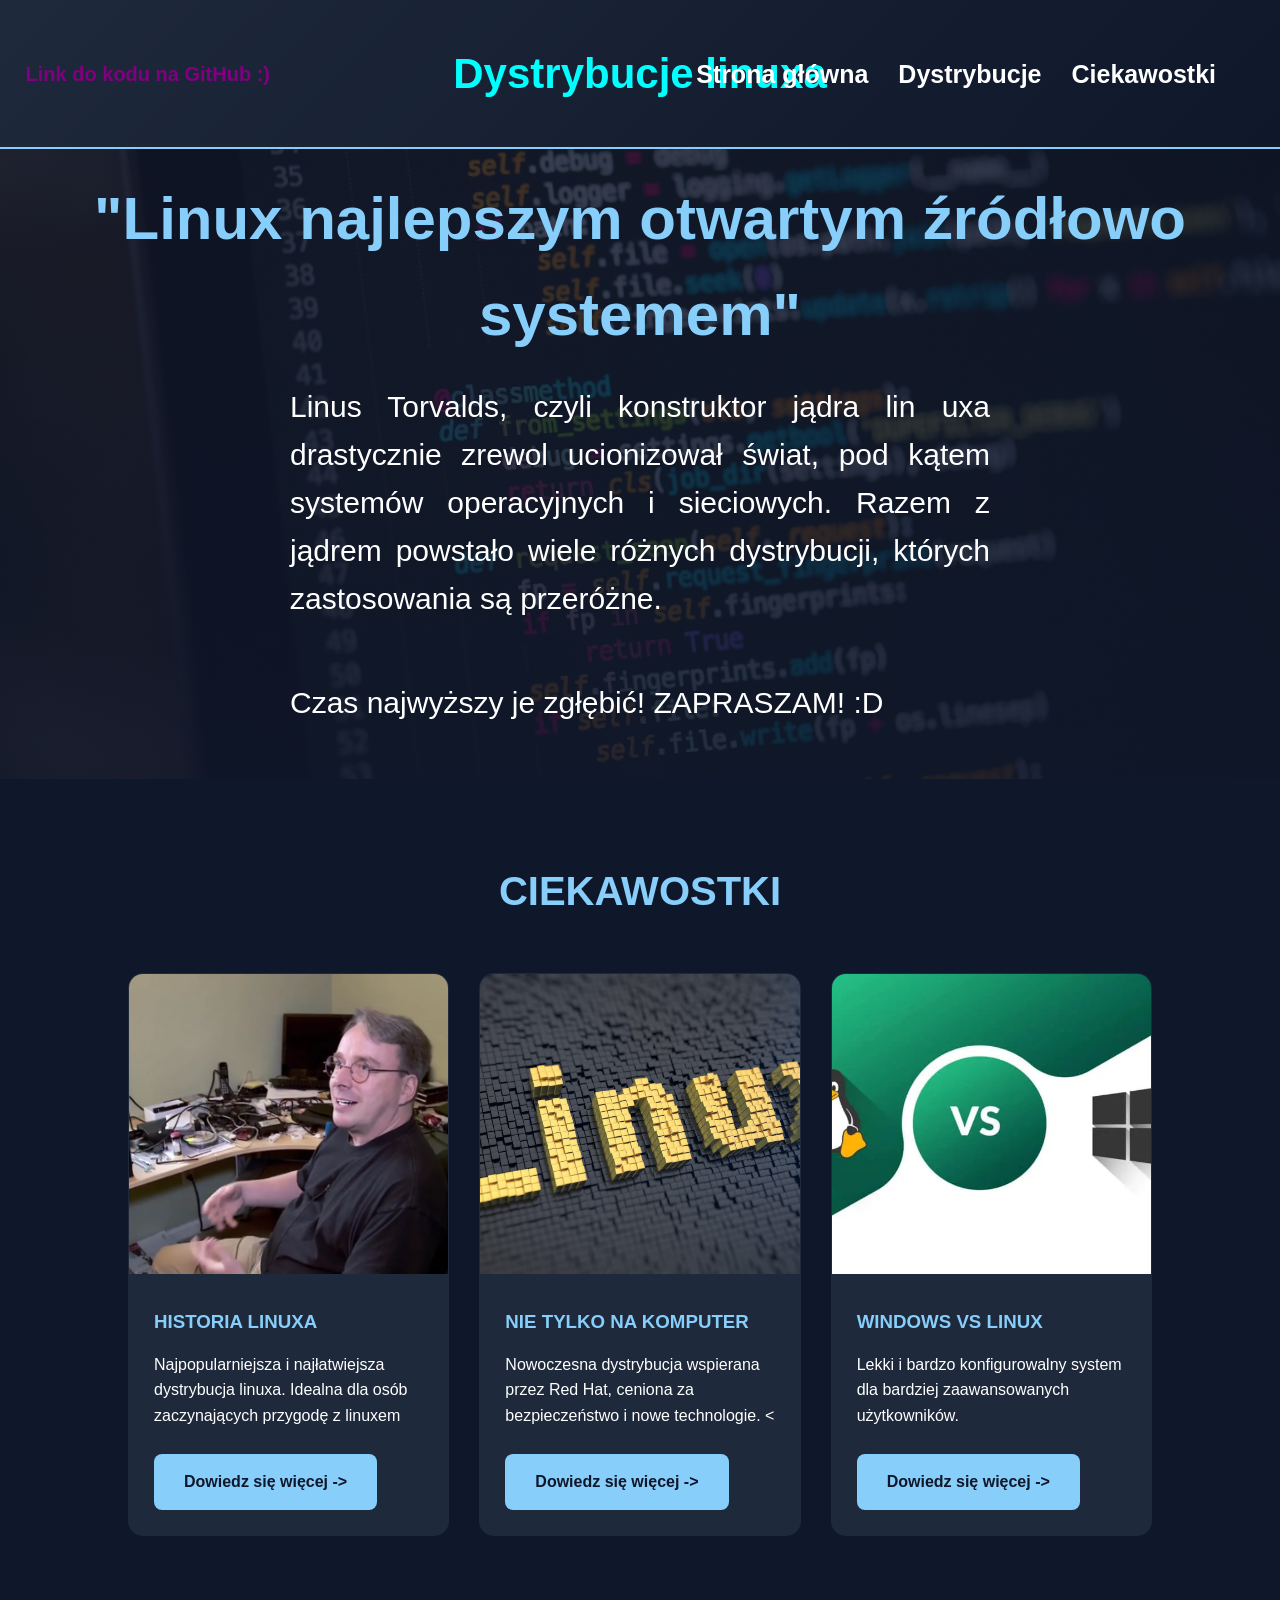
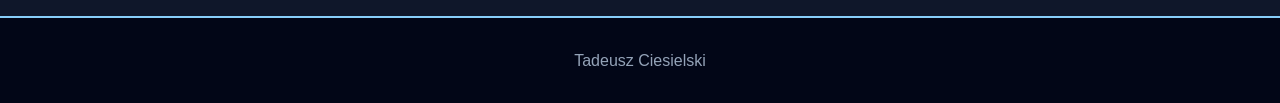
==== projekt na informatykę/OneDrive_1_2.06.2026/src/index.html @ 4ed3dac4 "Dodanie PROJEKTU NA INFORMATYKE" ====
<!DOCTYPE html>

<html lang="pl">
<head>
    <meta charset="UTF-8" />
    <meta name="viewport" content="width=device-width, initial-scale=1.0" />
    <title>Linux World - Dystrybucje Linuxa</title>

    <link rel="stylesheet" href="styl.css"/>
</head>

<body>

    <header>
        <div class="logo">Dystrybucje linuxa</div>

        <nav id="link">
            <a href="">Link do kodu na GitHub :)</a>
        </nav>

        <nav>
            <ul>
                <li><a href="#">Strona główna</a></li>
                <li><a href="#">Dystrybucje</a></li>
                <li><a href="#">Ciekawostki</a></li>
            </ul>
        </nav>
    </header>

    <section class="opis">
        <div class="opis-content">
            <h1>"Linux najlepszym otwartym źródłowo systemem"</h1>

            <p>
                Linus Torvalds, czyli konstruktor jądra lin uxa drastycznie zrewol
                ucionizował świat, pod kątem systemów operacyjnych i sieciowych.
                Razem z jądrem powstało wiele różnych dystrybucji, których zastosowania są przeróżne.
            </p><br>
            <p>Czas najwyższy je zgłębić! ZAPRASZAM! :D</p>
        </div>
    </section>

    <section>
        <h2 class="section-title">CIEKAWOSTKI</h2>

        <div class="kafelki">

            <div class="kafelek">
                <img src="../pictures/linux torwalds.webp" alt="Linus Torvalds">

                <div class="kafelek-content">
                    <h3>HISTORIA LINUXA</h3>

                    <p>
                        Najpopularniejsza i najłatwiejsza dystrybucja linuxa.
                        Idealna dla osób zaczynających przygodę z linuxem
                    </p><br>
                    <a href="historia.html" class="btn">Dowiedz się więcej -></a>
                </div>
            </div>

            <div class="kafelek">
                <img src="../pictures/linux wiokół nas.jpg" alt="linux wokół nas">

                <div class="kafelek-content">
                    <h3>NIE TYLKO NA KOMPUTER</h3>

                    <p>
                        Nowoczesna dystrybucja wspierana przez Red Hat,
                        ceniona za bezpieczeństwo i nowe technologie.
                    <</p><br>
                    <a href="#" class="btn">Dowiedz się więcej -></a>
                </div>
            </div>

            <div class="kafelek">
                <img src="../pictures/linux vs windows.webp" alt="linux vs windows">

                <div class="kafelek-content">
                    <h3>WINDOWS VS LINUX</h3>

                    <p>
                        Lekki i bardzo konfigurowalny system dla bardziej
                        zaawansowanych użytkowników.
                    </p><br>
                    <a href="#" class="btn">Dowiedz się więcej -></a>
                </div>
            </div>

        </div>
    </section>

    <footer>
        <p>Tadeusz Ciesielski</p>
    </footer>

</body>
</html>
---- projekt na informatykę/OneDrive_1_2.06.2026/src/styl.css ----
*{
    margin:0;
    padding:0;
    box-sizing:border-box;
    font-family: Arial, Helvetica, sans-serif;
}

body{
    background:#0f172a;
    color:white;
    line-height:1.6;
}

header{
    background:linear-gradient(135deg,#1e293b,#0f172a);
    padding:40px 10%;
    display:flex;
    justify-content: center;
    align-items:center;
    border-bottom:2px solid lightskyblue;
}


.logo{
    font-size:42px;
    font-weight:bold;
    color: aqua;
}

nav {
    position: absolute;
    right: 5%;
}

#link {
    position: absolute;
    left: 2%;
}

#link a {
    font-size: 20px;
}

#link a:hover {
    color: lime;
}

#link a:visited {
    text-decoration: underline;
    color: purple;
}

nav ul{
    display:flex;
    list-style:none;
    gap:30px;
}

nav a{
    color:white;
    text-decoration:none;
    transition:0.3s;
    font-weight:bold;
    font-size: 25px;
}


nav a:hover{
    color:lightskyblue;
}

.opis{
    height:70vh;
    display:flex;
    justify-content:center;
    align-items:center;
    text-align:center;
    padding:20px;
    background:
        linear-gradient(rgba(15,23,42,0.8), rgba(15,23,42,0.9)),
        url('../pictures/background-główna.jpg') center/cover;
}

#historia {
    background:
        linear-gradient(rgba(15,23,42,0.8), rgba(15,23,42,0.9)),
        url('../pictures/historia.png') center/cover;
}

.opis-content h1{
    font-size:60px;
    margin-bottom:20px;
    color:lightskyblue;
}

.opis-content p{
    max-width:700px;
    margin:auto;
    font-size:30px;
    text-align: justify;
    margin-bottom:30px;
}

.btn{
    display:inline-block;
    padding:15px 30px;
    background:lightskyblue;
    color:#0f172a;
    font-weight:bold;
    border-radius:8px;
    text-decoration:none;
    transition:0.3s;
}

.btn:hover{
    background:white;
}

section{
    padding:80px 10%;
}

.section-title{
    text-align:center;
    font-size:40px;
    margin-bottom:50px;
    color:lightskyblue;
}

.kafelki{
    display:grid;
    grid-template-columns:repeat(auto-fit,minmax(280px,1fr));
    gap:30px;
}

.kafelek{
    background:#1e293b;
    border-radius:15px;
    overflow:hidden;
    transition:0.3s;
    border:1px solid transparent;
}

.kafelek:hover{
    transform:translateY(-10px);
    border:1px solid lightskyblue;
}

.kafelek img{
    width:100%;
    height: 300px;
    object-fit:cover;
}

.kafelek-content{
    padding:25px;
}

.kafelek-content h3{
    margin-bottom:15px;
    color:lightskyblue;
}

footer{
    background:#020617;
    text-align:center;
    padding:30px;
    border-top:2px solid lightskyblue;
}

footer p{
    color:#94a3b8;
}

@media(max-width:768px){

    header{
        flex-direction:column;
        gap:20px;
    }

    .opis-content h1{
        font-size:42px;
    }

    nav ul{
        flex-wrap:wrap;
        justify-content:center;
    }
}
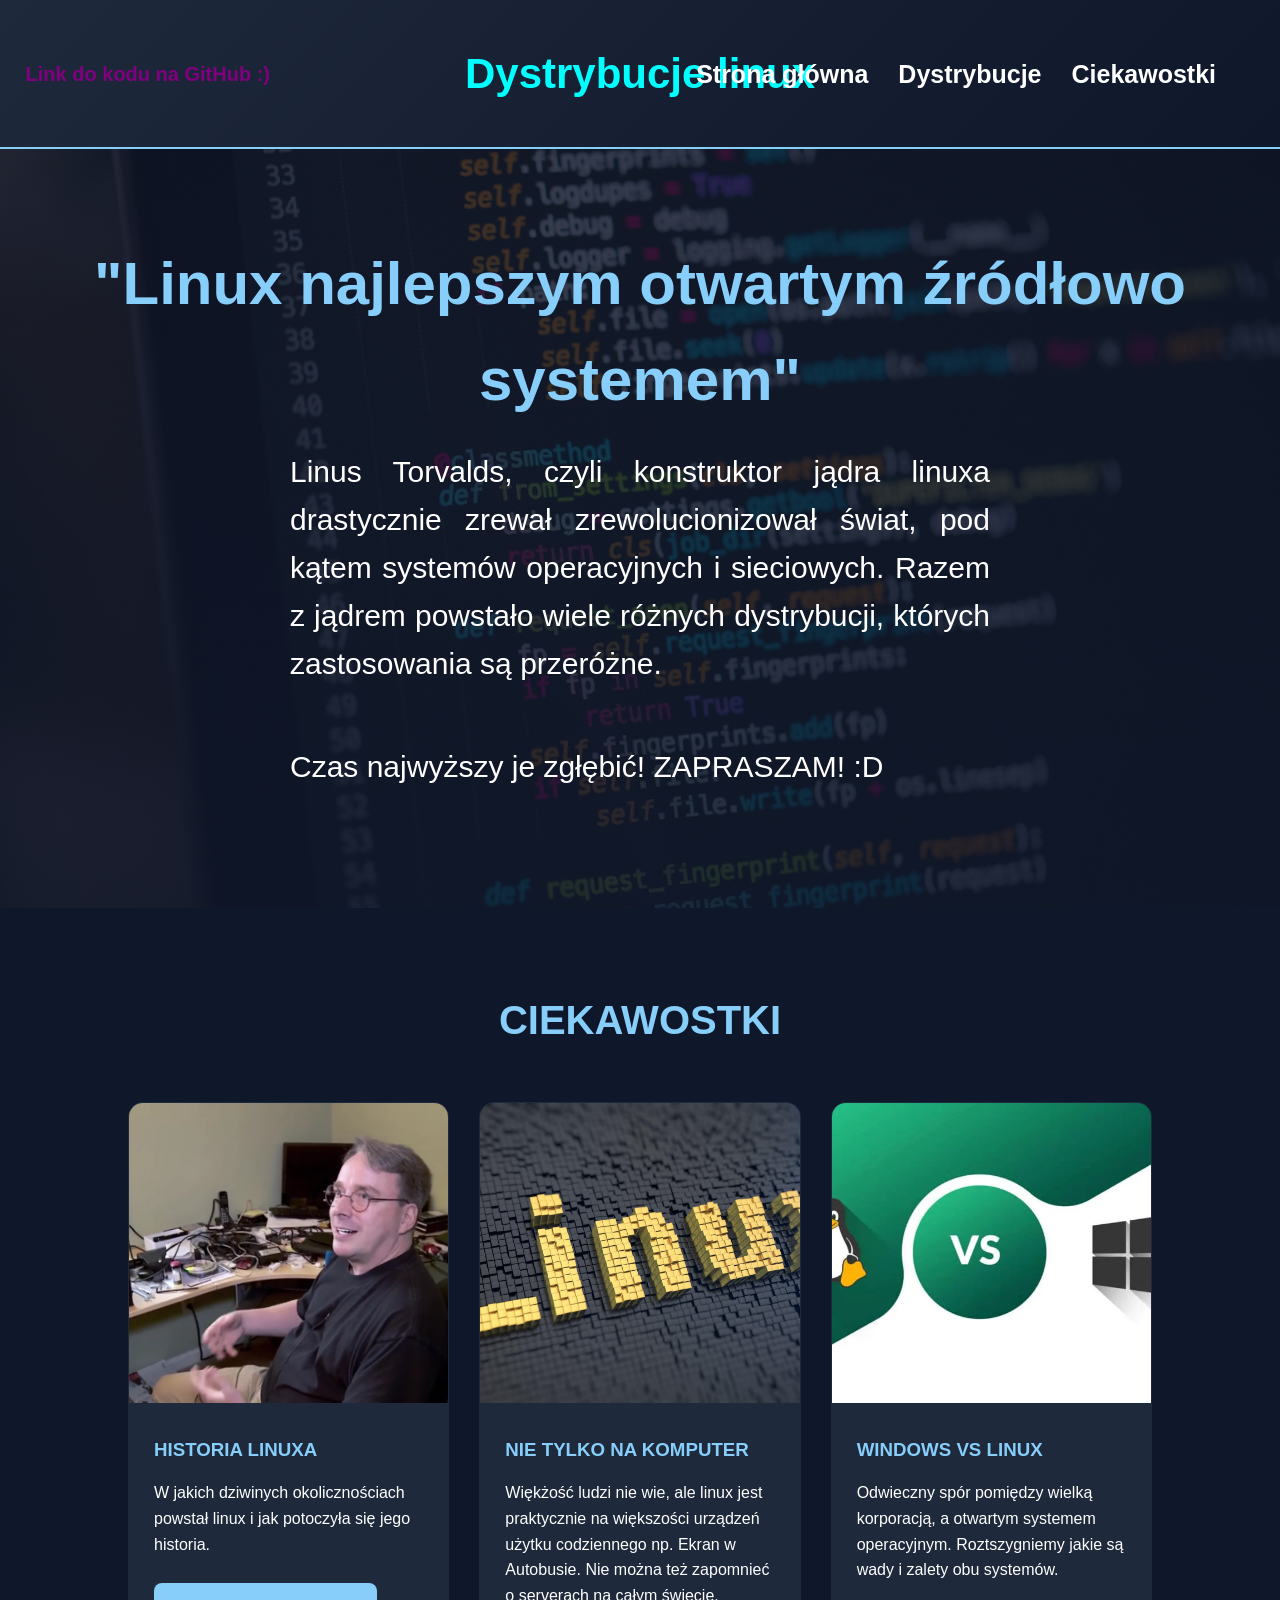
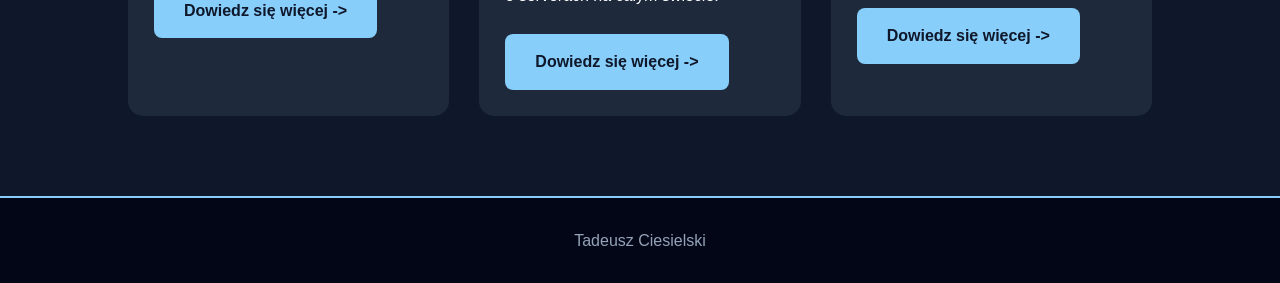
==== commit fab1fdea: "Zrobienie historii linuxa - przygotowanie css do następnych podstron - do zrobienia jeszcze linux vs" ====
--- a/projekt na informatykę/OneDrive_1_2.06.2026/src/index.html
+++ b/projekt na informatykę/OneDrive_1_2.06.2026/src/index.html
@@ -12,7 +12,7 @@
 <body>
 
     <header>
-        <div class="logo">Dystrybucje linuxa</div>
+        <div class="logo">Dystrybucje linux</div>
 
         <nav id="link">
             <a href="">Link do kodu na GitHub :)</a>
@@ -20,7 +20,7 @@
 
         <nav>
             <ul>
-                <li><a href="#">Strona główna</a></li>
+                <li><a href="index.html">Strona główna</a></li>
                 <li><a href="#">Dystrybucje</a></li>
                 <li><a href="#">Ciekawostki</a></li>
             </ul>
@@ -28,12 +28,12 @@
     </header>
 
     <section class="opis">
-        <div class="opis-content">
+        <div class="opis-tekst">
             <h1>"Linux najlepszym otwartym źródłowo systemem"</h1>
 
             <p>
-                Linus Torvalds, czyli konstruktor jądra lin uxa drastycznie zrewol
-                ucionizował świat, pod kątem systemów operacyjnych i sieciowych.
+                Linus Torvalds, czyli konstruktor jądra linuxa drastycznie zrewał
+                zrewolucionizował świat, pod kątem systemów operacyjnych i sieciowych.
                 Razem z jądrem powstało wiele różnych dystrybucji, których zastosowania są przeróżne.
             </p><br>
             <p>Czas najwyższy je zgłębić! ZAPRASZAM! :D</p>
@@ -48,12 +48,11 @@
             <div class="kafelek">
                 <img src="../pictures/linux torwalds.webp" alt="Linus Torvalds">
 
-                <div class="kafelek-content">
+                <div class="kafelek-tekst">
                     <h3>HISTORIA LINUXA</h3>
 
                     <p>
-                        Najpopularniejsza i najłatwiejsza dystrybucja linuxa.
-                        Idealna dla osób zaczynających przygodę z linuxem
+                        W jakich dziwinych okolicznościach powstał linux i jak potoczyła się jego historia.
                     </p><br>
                     <a href="historia.html" class="btn">Dowiedz się więcej -></a>
                 </div>
@@ -62,13 +61,13 @@
             <div class="kafelek">
                 <img src="../pictures/linux wiokół nas.jpg" alt="linux wokół nas">
 
-                <div class="kafelek-content">
+                <div class="kafelek-tekst">
                     <h3>NIE TYLKO NA KOMPUTER</h3>
 
                     <p>
-                        Nowoczesna dystrybucja wspierana przez Red Hat,
-                        ceniona za bezpieczeństwo i nowe technologie.
-                    <</p><br>
+                        Więkżość ludzi nie wie, ale linux jest praktycznie na większości urządzeń użytku codziennego np. Ekran w Autobusie.
+                        Nie można też zapomnieć o serverach na całym świecie.
+                    </p><br>
                     <a href="#" class="btn">Dowiedz się więcej -></a>
                 </div>
             </div>
@@ -76,12 +75,11 @@
             <div class="kafelek">
                 <img src="../pictures/linux vs windows.webp" alt="linux vs windows">
 
-                <div class="kafelek-content">
+                <div class="kafelek-tekst">
                     <h3>WINDOWS VS LINUX</h3>
 
                     <p>
-                        Lekki i bardzo konfigurowalny system dla bardziej
-                        zaawansowanych użytkowników.
+                        Odwieczny spór pomiędzy wielką korporacją, a otwartym systemem operacyjnym. Roztszygniemy jakie są wady i zalety obu systemów.
                     </p><br>
                     <a href="#" class="btn">Dowiedz się więcej -></a>
                 </div>
--- a/projekt na informatykę/OneDrive_1_2.06.2026/src/styl.css
+++ b/projekt na informatykę/OneDrive_1_2.06.2026/src/styl.css
@@ -10,6 +10,8 @@
     color:white;
     line-height:1.6;
 }
+
+/*----------------------------------------------------------------------------------*/
 
 header{
     background:linear-gradient(135deg,#1e293b,#0f172a);
@@ -69,13 +71,19 @@
     color:lightskyblue;
 }
 
+/*----------------------------------------------------------------------------------*/
+
+section{
+    padding:80px 10%;
+}
+
 .opis{
-    height:70vh;
+    height:84.3vh;
     display:flex;
-    justify-content:center;
+    justify-content: center;
     align-items:center;
     text-align:center;
-    padding:20px;
+    padding:20px 5%;
     background:
         linear-gradient(rgba(15,23,42,0.8), rgba(15,23,42,0.9)),
         url('../pictures/background-główna.jpg') center/cover;
@@ -87,19 +95,50 @@
         url('../pictures/historia.png') center/cover;
 }
 
-.opis-content h1{
+#historia p {
+    font-size: 25px;
+    text-align: left;
+}
+
+.section-title{
+    text-align:center;
+    font-size:40px;
+    margin-bottom:50px;
+    color:lightskyblue;
+}
+
+#tekst p{
+    width: 60%;
+    max-width: 1500px;
+}
+
+.opis-tekst h1{
     font-size:60px;
     margin-bottom:20px;
     color:lightskyblue;
 }
 
-.opis-content p{
+.opis-tekst p{
     max-width:700px;
     margin:auto;
     font-size:30px;
     text-align: justify;
     margin-bottom:30px;
 }
+
+
+.opis-obrazek {
+    width: 40%;
+    display: flex;
+    justify-content: center;
+}
+
+.opis-obrazek img {
+    max-width: 112%;
+    border-radius: 10px;
+}
+
+/*----------------------------------------------------------------------------------*/
 
 .btn{
     display:inline-block;
@@ -116,17 +155,6 @@
     background:white;
 }
 
-section{
-    padding:80px 10%;
-}
-
-.section-title{
-    text-align:center;
-    font-size:40px;
-    margin-bottom:50px;
-    color:lightskyblue;
-}
-
 .kafelki{
     display:grid;
     grid-template-columns:repeat(auto-fit,minmax(280px,1fr));
@@ -152,14 +180,16 @@
     object-fit:cover;
 }
 
-.kafelek-content{
+.kafelek-tekst{
     padding:25px;
 }
 
-.kafelek-content h3{
+.kafelek-tekst h3{
     margin-bottom:15px;
     color:lightskyblue;
 }
+
+/*----------------------------------------------------------------------------------*/
 
 footer{
     background:#020617;
@@ -172,6 +202,8 @@
     color:#94a3b8;
 }
 
+/*----------------------------------------------------------------------------------*/
+
 @media(max-width:768px){
 
     header{
@@ -179,7 +211,7 @@
         gap:20px;
     }
 
-    .opis-content h1{
+    .opis-tekst h1{
         font-size:42px;
     }
 
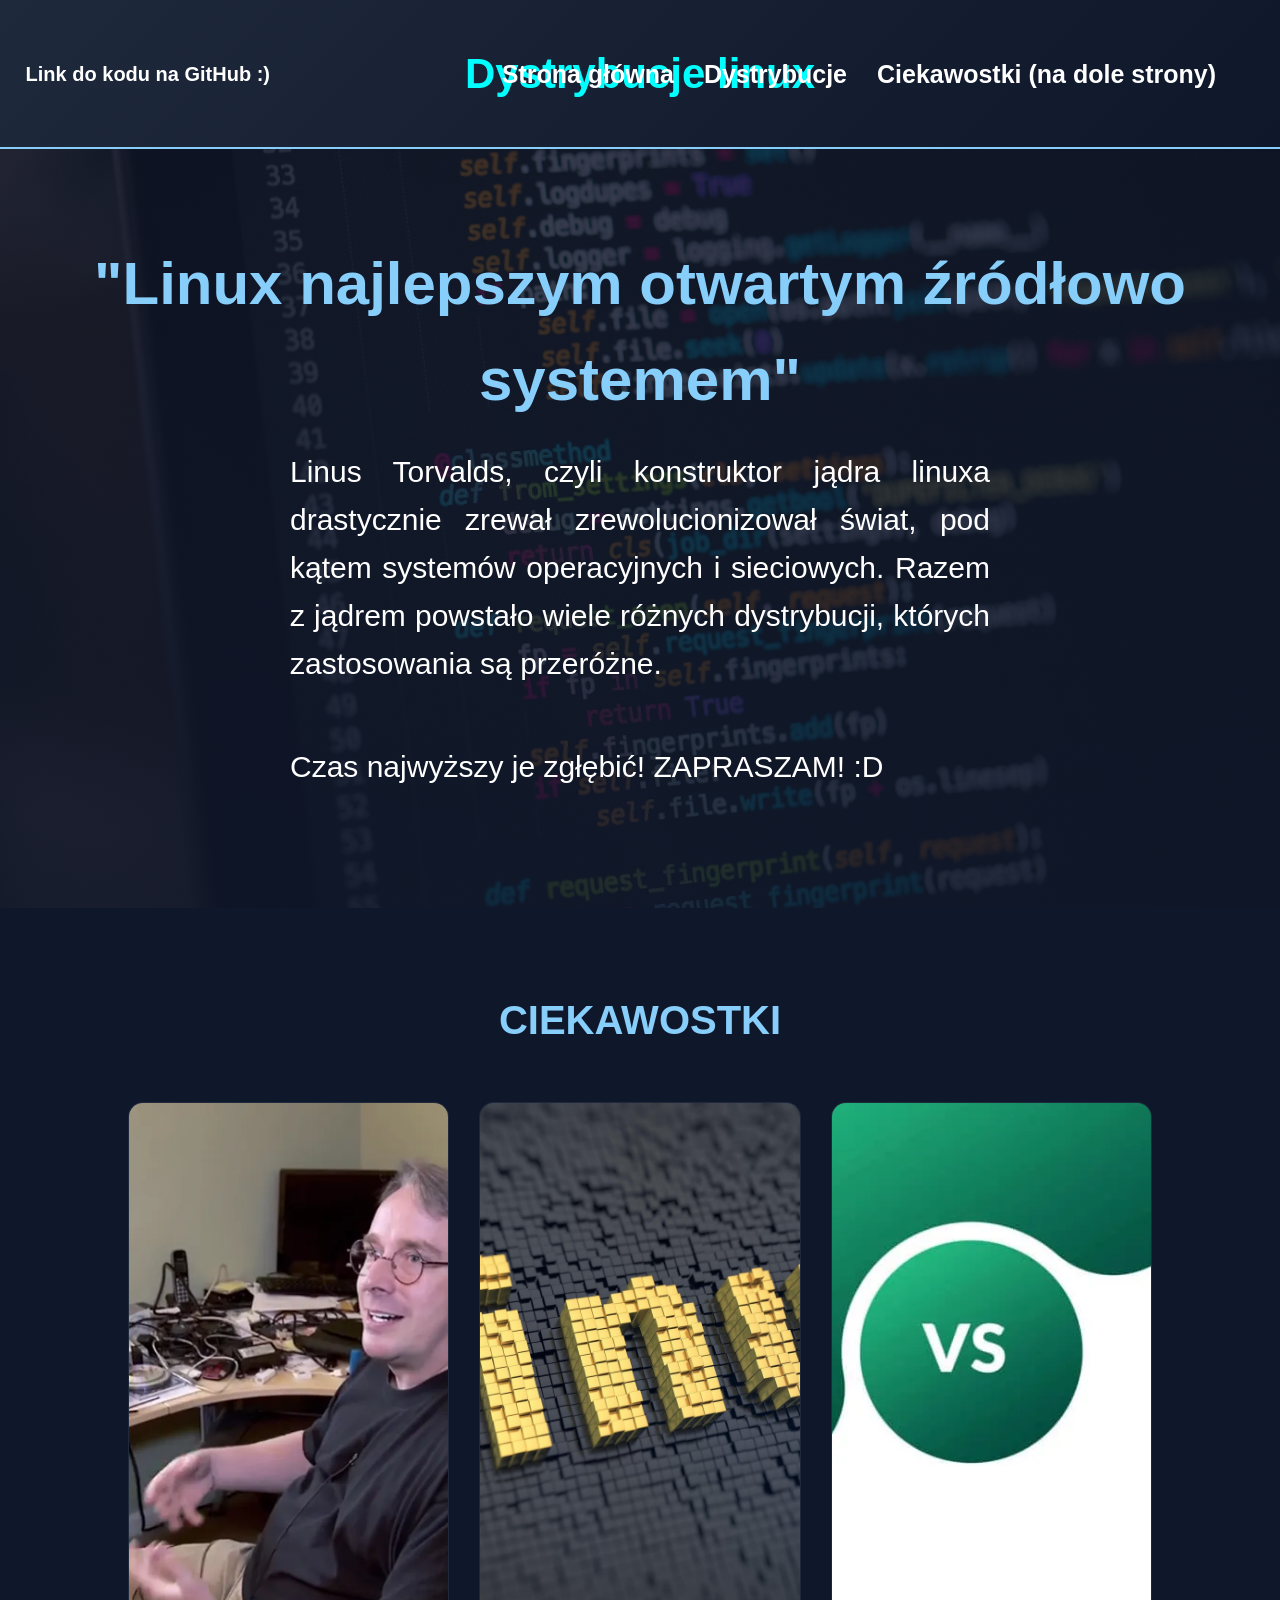
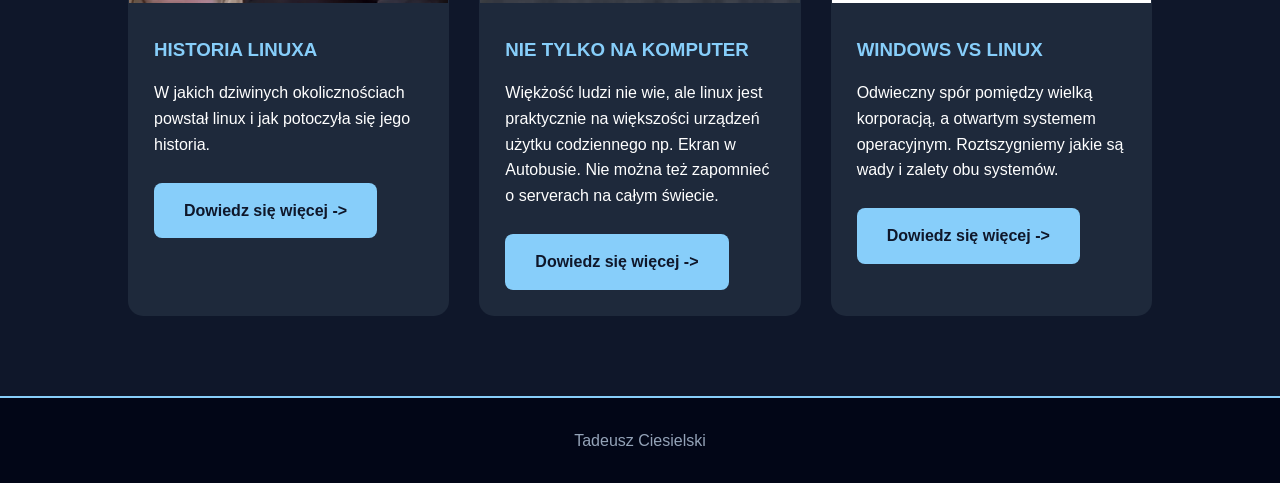
==== commit a695f3cf: "koniec projektu - koniec" ====
--- a/projekt na informatykę/OneDrive_1_2.06.2026/src/index.html
+++ b/projekt na informatykę/OneDrive_1_2.06.2026/src/index.html
@@ -15,14 +15,14 @@
         <div class="logo">Dystrybucje linux</div>
 
         <nav id="link">
-            <a href="">Link do kodu na GitHub :)</a>
+            <a href="https://github.com/Tadijas1/nauka-html/tree/main/projekt%20na%20informatyk%C4%99/OneDrive_1_2.06.2026">Link do kodu na GitHub :)</a>
         </nav>
 
         <nav>
             <ul>
                 <li><a href="index.html">Strona główna</a></li>
-                <li><a href="#">Dystrybucje</a></li>
-                <li><a href="#">Ciekawostki</a></li>
+                <li><a href="dystrybucje.html">Dystrybucje</a></li>
+                <li><a href="index.html">Ciekawostki (na dole strony)</a></li>
             </ul>
         </nav>
     </header>
@@ -68,7 +68,7 @@
                         Więkżość ludzi nie wie, ale linux jest praktycznie na większości urządzeń użytku codziennego np. Ekran w Autobusie.
                         Nie można też zapomnieć o serverach na całym świecie.
                     </p><br>
-                    <a href="#" class="btn">Dowiedz się więcej -></a>
+                    <a href="nie_tylko_komputer.html" class="btn">Dowiedz się więcej -></a>
                 </div>
             </div>
 
@@ -81,7 +81,7 @@
                     <p>
                         Odwieczny spór pomiędzy wielką korporacją, a otwartym systemem operacyjnym. Roztszygniemy jakie są wady i zalety obu systemów.
                     </p><br>
-                    <a href="#" class="btn">Dowiedz się więcej -></a>
+                    <a href="l_vs_w.html" class="btn">Dowiedz się więcej -></a>
                 </div>
             </div>
 
--- a/projekt na informatykę/OneDrive_1_2.06.2026/src/styl.css
+++ b/projekt na informatykę/OneDrive_1_2.06.2026/src/styl.css
@@ -89,16 +89,36 @@
         url('../pictures/background-główna.jpg') center/cover;
 }
 
+.dystrybujce {
+    height: 84.3vh;
+    background:
+        linear-gradient(rgba(15,23,42,0.8), rgba(15,23,42,0.9)),
+        url('../pictures/background-główna.jpg') center/cover;
+}
+
 #historia {
     background:
         linear-gradient(rgba(15,23,42,0.8), rgba(15,23,42,0.9)),
         url('../pictures/historia.png') center/cover;
 }
 
-#historia p {
+#nie_tylko_komputer {
+    background:
+        linear-gradient(rgba(15,23,42,0.8), rgba(15,23,42,0.9)),
+        url('../pictures/linux\ wokół\ nas.jpeg') center/cover;
+        background-size: contain;
+}
+
+#vs {
+    background:
+        linear-gradient(rgba(15,23,42,0.8), rgba(15,23,42,0.9)),
+        url('../pictures/vs.webp') center/cover;
+}
+
+/* .podstrona p {
     font-size: 25px;
     text-align: left;
-}
+} */
 
 .section-title{
     text-align:center;
@@ -133,8 +153,18 @@
     justify-content: center;
 }
 
-.opis-obrazek img {
+#h_obrazek img {
     max-width: 112%;
+    border-radius: 10px;
+}
+
+#n_obrazek img {
+    max-width: 100%;
+    border-radius: 10px;
+}
+
+#vs_obrazek img {
+    max-width: 50%;
     border-radius: 10px;
 }
 
@@ -176,7 +206,7 @@
 
 .kafelek img{
     width:100%;
-    height: 300px;
+    height: 500px;
     object-fit:cover;
 }
 
